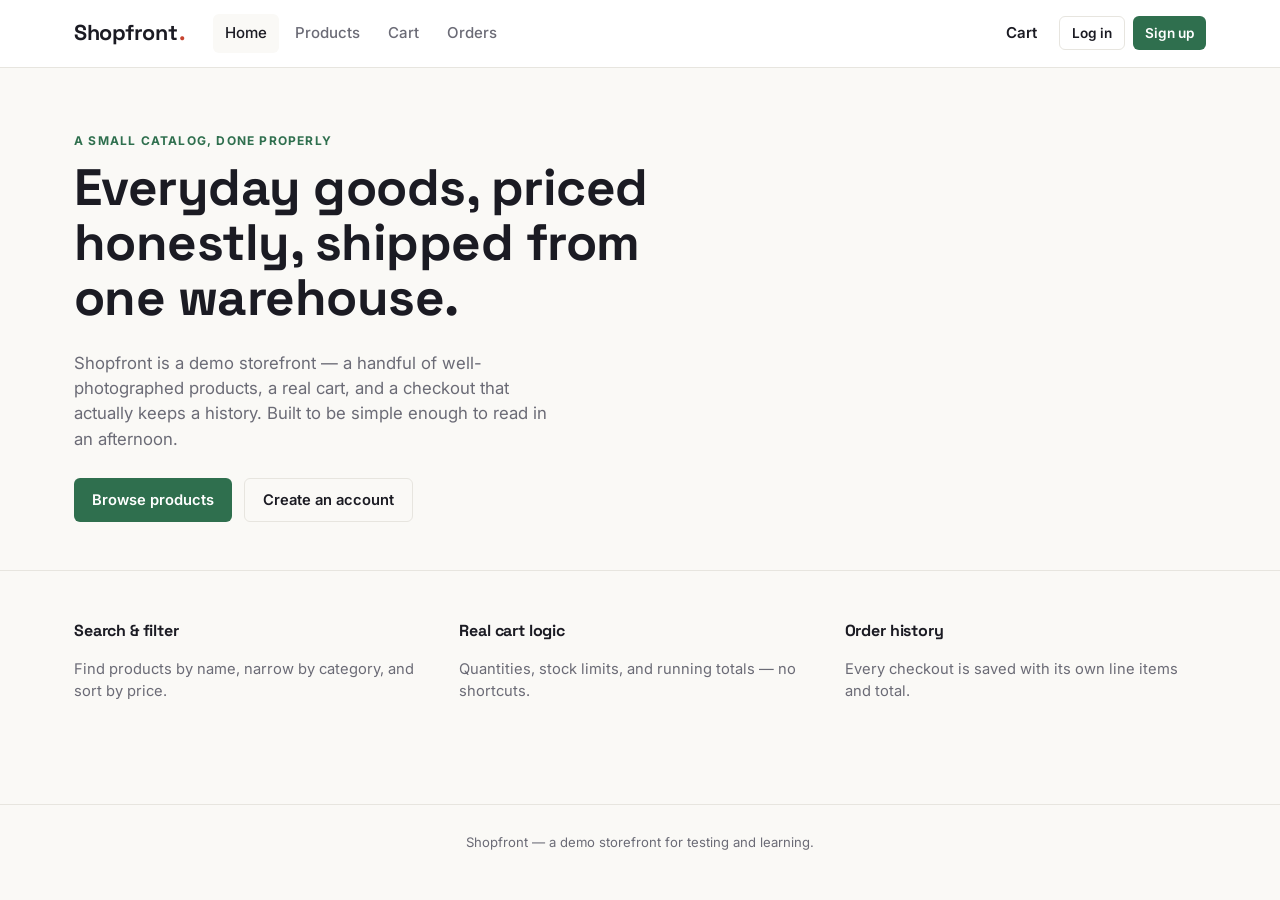
==== frontend/index.html @ e7ca5d69 "Initial commit: Shopfront full-stack app with Docker and Kubernetes" ====
<!DOCTYPE html>
<html lang="en">
<head>
  <meta charset="UTF-8" />
  <meta name="viewport" content="width=device-width, initial-scale=1.0" />
  <title>Shopfront — Everyday goods, sorted</title>
  <link rel="preconnect" href="https://fonts.googleapis.com">
  <link href="https://fonts.googleapis.com/css2?family=Space+Grotesk:wght@500;700&family=Inter:wght@400;500;600;700&display=swap" rel="stylesheet">
  <link rel="stylesheet" href="css/style.css" />
</head>
<body>

  <nav class="navbar">
    <div class="navbar-inner">
      <a class="navbar-logo" href="index.html">Shopfront<span class="dot">.</span></a>
      <div class="navbar-links">
        <a href="index.html">Home</a>
        <a href="products.html">Products</a>
        <a href="cart.html">Cart</a>
        <a href="orders.html">Orders</a>
      </div>
      <div class="navbar-right">
        <a class="cart-link" href="cart.html">
          Cart
          <span class="cart-badge" id="cart-count-badge" style="display:none;">0</span>
        </a>
        <div id="navbar-user-slot" style="display:flex; gap:8px;"></div>
      </div>
    </div>
  </nav>

  <header class="hero">
    <div class="container">
      <div class="eyebrow">A small catalog, done properly</div>
      <h1>Everyday goods, priced honestly, shipped from one warehouse.</h1>
      <p>Shopfront is a demo storefront — a handful of well-photographed products, a real cart, and a checkout that actually keeps a history. Built to be simple enough to read in an afternoon.</p>
      <div class="hero-actions">
        <a class="btn btn-primary" href="products.html">Browse products</a>
        <a class="btn btn-outline" href="register.html">Create an account</a>
      </div>
    </div>
  </header>

  <section class="container" style="padding: 48px 24px;">
    <div style="display:grid; grid-template-columns: repeat(auto-fit, minmax(220px,1fr)); gap: 24px;">
      <div>
        <h3 style="font-size:1rem;">Search &amp; filter</h3>
        <p style="color:var(--color-muted); font-size:0.92rem;">Find products by name, narrow by category, and sort by price.</p>
      </div>
      <div>
        <h3 style="font-size:1rem;">Real cart logic</h3>
        <p style="color:var(--color-muted); font-size:0.92rem;">Quantities, stock limits, and running totals — no shortcuts.</p>
      </div>
      <div>
        <h3 style="font-size:1rem;">Order history</h3>
        <p style="color:var(--color-muted); font-size:0.92rem;">Every checkout is saved with its own line items and total.</p>
      </div>
    </div>
  </section>

  <footer class="footer">Shopfront — a demo storefront for testing and learning.</footer>

  <script src="js/config.js"></script>
  <script src="js/api.js"></script>
  <script src="js/main.js"></script>
  <script>
    document.addEventListener("DOMContentLoaded", initPage);
  </script>
</body>
</html>
---- frontend/css/style.css ----
/* =========================================================================
   style.css
   Design tokens: warm paper background, deep ink text, forest-green
   primary (in-stock / confirm actions), a berry-red accent for cart/alerts.
   Signature element: prices are rendered as a small perforated "ticket
   stub" — a nod to physical price tags — used consistently for product
   prices and order totals.
   ========================================================================= */

:root {
  /* Color tokens */
  --color-bg: #FAF9F6;
  --color-surface: #FFFFFF;
  --color-ink: #1B1B23;
  --color-muted: #6B6B76;
  --color-border: #E7E5DF;
  --color-primary: #2F6F4E;      /* forest green: confirm / in-stock */
  --color-primary-dark: #234F38;
  --color-accent: #C6432F;       /* berry red: cart / alerts / sale */
  --color-accent-dark: #9B3423;
  --color-warning-bg: #FFF4E5;
  --color-warning-text: #8A5A00;

  /* Type tokens */
  --font-display: 'Space Grotesk', 'Segoe UI', sans-serif;
  --font-body: 'Inter', 'Segoe UI', sans-serif;

  /* Layout tokens */
  --radius-sm: 6px;
  --radius-md: 10px;
  --radius-lg: 16px;
  --shadow-card: 0 1px 2px rgba(27,27,35,0.04), 0 4px 14px rgba(27,27,35,0.06);
  --shadow-hover: 0 6px 20px rgba(27,27,35,0.10);
  --max-width: 1180px;
}

* { box-sizing: border-box; }

html, body {
  margin: 0;
  padding: 0;
  background: var(--color-bg);
  color: var(--color-ink);
  font-family: var(--font-body);
  font-size: 16px;
  line-height: 1.5;
  -webkit-font-smoothing: antialiased;
}

h1, h2, h3, h4 {
  font-family: var(--font-display);
  font-weight: 700;
  letter-spacing: -0.01em;
  margin: 0 0 0.5em 0;
}

a { color: inherit; text-decoration: none; }
img { max-width: 100%; display: block; }
button { font-family: var(--font-body); cursor: pointer; }

.container {
  max-width: var(--max-width);
  margin: 0 auto;
  padding: 0 24px;
}

/* ---------------------------------------------------------------------
   Navigation bar
   --------------------------------------------------------------------- */
.navbar {
  position: sticky;
  top: 0;
  z-index: 50;
  background: var(--color-surface);
  border-bottom: 1px solid var(--color-border);
}

.navbar-inner {
  max-width: var(--max-width);
  margin: 0 auto;
  padding: 14px 24px;
  display: flex;
  align-items: center;
  gap: 28px;
}

.navbar-logo {
  font-family: var(--font-display);
  font-weight: 700;
  font-size: 1.35rem;
  letter-spacing: -0.02em;
  display: flex;
  align-items: baseline;
  gap: 2px;
}
.navbar-logo .dot { color: var(--color-accent); }

.navbar-links {
  display: flex;
  gap: 4px;
  flex: 1;
}

.navbar-links a {
  padding: 8px 12px;
  border-radius: var(--radius-sm);
  font-size: 0.94rem;
  color: var(--color-muted);
  font-weight: 500;
  transition: background 0.15s, color 0.15s;
}
.navbar-links a:hover,
.navbar-links a.active {
  background: var(--color-bg);
  color: var(--color-ink);
}

.navbar-right {
  display: flex;
  align-items: center;
  gap: 10px;
}

.cart-link {
  position: relative;
  display: inline-flex;
  align-items: center;
  gap: 6px;
  padding: 8px 12px;
  border-radius: var(--radius-sm);
  font-weight: 600;
  font-size: 0.94rem;
}
.cart-link:hover { background: var(--color-bg); }

.cart-badge {
  position: absolute;
  top: -4px;
  right: -4px;
  background: var(--color-accent);
  color: white;
  font-size: 0.68rem;
  font-weight: 700;
  min-width: 18px;
  height: 18px;
  border-radius: 999px;
  display: flex;
  align-items: center;
  justify-content: center;
  padding: 0 4px;
}

.navbar-user {
  font-size: 0.9rem;
  color: var(--color-muted);
}

/* ---------------------------------------------------------------------
   Buttons
   --------------------------------------------------------------------- */
.btn {
  display: inline-flex;
  align-items: center;
  justify-content: center;
  gap: 6px;
  border: none;
  border-radius: var(--radius-sm);
  padding: 10px 18px;
  font-size: 0.92rem;
  font-weight: 600;
  transition: transform 0.08s ease, box-shadow 0.15s ease, background 0.15s;
}
.btn:active { transform: scale(0.98); }

.btn-primary {
  background: var(--color-primary);
  color: white;
}
.btn-primary:hover { background: var(--color-primary-dark); }
.btn-primary:disabled { background: #B7C9BF; cursor: not-allowed; }

.btn-accent {
  background: var(--color-accent);
  color: white;
}
.btn-accent:hover { background: var(--color-accent-dark); }

.btn-outline {
  background: transparent;
  border: 1.5px solid var(--color-border);
  color: var(--color-ink);
}
.btn-outline:hover { border-color: var(--color-ink); }

.btn-ghost {
  background: transparent;
  color: var(--color-accent);
  padding: 6px 8px;
}
.btn-ghost:hover { text-decoration: underline; }

.btn-block { width: 100%; }
.btn-sm { padding: 6px 12px; font-size: 0.85rem; }

/* ---------------------------------------------------------------------
   Page header
   --------------------------------------------------------------------- */
.page-header {
  padding: 40px 0 24px;
}
.page-header .eyebrow {
  text-transform: uppercase;
  letter-spacing: 0.08em;
  font-size: 0.75rem;
  font-weight: 700;
  color: var(--color-primary);
  margin-bottom: 6px;
}
.page-header p.subtitle {
  color: var(--color-muted);
  max-width: 560px;
}

/* ---------------------------------------------------------------------
   Ticket-stub price (signature element)
   --------------------------------------------------------------------- */
.price-ticket {
  display: inline-flex;
  align-items: center;
  position: relative;
  background: var(--color-ink);
  color: white;
  font-family: var(--font-display);
  font-weight: 700;
  font-size: 1rem;
  padding: 5px 12px 5px 14px;
  border-radius: 3px 8px 8px 3px;
}
.price-ticket::before {
  content: "";
  position: absolute;
  left: -4px;
  top: 50%;
  transform: translateY(-50%);
  width: 8px;
  height: 8px;
  border-radius: 50%;
  background: var(--color-bg);
  border: 1.5px solid var(--color-ink);
}
.price-ticket.lg { font-size: 1.3rem; padding: 8px 16px 8px 18px; }

/* ---------------------------------------------------------------------
   Product grid + cards
   --------------------------------------------------------------------- */
.toolbar {
  display: flex;
  flex-wrap: wrap;
  gap: 12px;
  align-items: center;
  margin-bottom: 24px;
  padding: 14px 16px;
  background: var(--color-surface);
  border: 1px solid var(--color-border);
  border-radius: var(--radius-md);
}

.toolbar input[type="text"],
.toolbar select,
.form-input,
.form-textarea,
.form-select {
  font-family: var(--font-body);
  font-size: 0.92rem;
  padding: 9px 12px;
  border: 1.5px solid var(--color-border);
  border-radius: var(--radius-sm);
  background: var(--color-surface);
  color: var(--color-ink);
}
.toolbar input[type="text"] { flex: 1; min-width: 180px; }
.toolbar input:focus, .toolbar select:focus,
.form-input:focus, .form-textarea:focus, .form-select:focus {
  outline: 2px solid var(--color-primary);
  outline-offset: 1px;
}

.product-grid {
  display: grid;
  grid-template-columns: repeat(auto-fill, minmax(230px, 1fr));
  gap: 20px;
  padding-bottom: 48px;
}

.product-card {
  background: var(--color-surface);
  border: 1px solid var(--color-border);
  border-radius: var(--radius-lg);
  overflow: hidden;
  display: flex;
  flex-direction: column;
  box-shadow: var(--shadow-card);
  transition: box-shadow 0.15s ease, transform 0.15s ease;
}
.product-card:hover {
  box-shadow: var(--shadow-hover);
  transform: translateY(-2px);
}

.product-card .thumb {
  aspect-ratio: 1 / 1;
  width: 100%;
  background: var(--color-bg);
  overflow: hidden;
}
.product-card .thumb img {
  width: 100%;
  height: 100%;
  object-fit: cover;
}

.product-card .body {
  padding: 14px 16px 16px;
  display: flex;
  flex-direction: column;
  gap: 8px;
  flex: 1;
}

.product-card .category {
  text-transform: uppercase;
  font-size: 0.68rem;
  font-weight: 700;
  letter-spacing: 0.06em;
  color: var(--color-muted);
}

.product-card h3 { font-size: 1.02rem; margin: 0; }

.product-card .desc {
  font-size: 0.85rem;
  color: var(--color-muted);
  flex: 1;
  display: -webkit-box;
  -webkit-line-clamp: 2;
  -webkit-box-orient: vertical;
  overflow: hidden;
}

.product-card .footer-row {
  display: flex;
  align-items: center;
  justify-content: space-between;
  margin-top: 4px;
}

.stock-pill {
  font-size: 0.72rem;
  font-weight: 600;
  padding: 3px 8px;
  border-radius: 999px;
}
.stock-pill.in { background: #E4F1E9; color: var(--color-primary-dark); }
.stock-pill.out { background: #F5E4E1; color: var(--color-accent-dark); }

/* ---------------------------------------------------------------------
   Forms / Auth pages
   --------------------------------------------------------------------- */
.auth-wrap {
  max-width: 400px;
  margin: 64px auto;
  background: var(--color-surface);
  border: 1px solid var(--color-border);
  border-radius: var(--radius-lg);
  padding: 32px;
  box-shadow: var(--shadow-card);
}
.auth-wrap h2 { margin-bottom: 6px; }
.auth-wrap p.hint { color: var(--color-muted); font-size: 0.88rem; margin-bottom: 24px; }

.form-group { margin-bottom: 16px; }
.form-group label {
  display: block;
  font-size: 0.85rem;
  font-weight: 600;
  margin-bottom: 6px;
}
.form-input, .form-select, .form-textarea { width: 100%; }
.form-textarea { resize: vertical; min-height: 80px; }

.form-footer-link {
  text-align: center;
  margin-top: 18px;
  font-size: 0.88rem;
  color: var(--color-muted);
}
.form-footer-link a { color: var(--color-primary); font-weight: 600; }

/* ---------------------------------------------------------------------
   Alerts / toasts / loading
   --------------------------------------------------------------------- */
.alert {
  padding: 12px 14px;
  border-radius: var(--radius-sm);
  font-size: 0.9rem;
  margin-bottom: 16px;
  display: none;
}
.alert.show { display: block; }
.alert-error { background: #FBEAE7; color: var(--color-accent-dark); border: 1px solid #F0C7BF; }
.alert-success { background: #E4F1E9; color: var(--color-primary-dark); border: 1px solid #BFDCCB; }
.alert-warning { background: var(--color-warning-bg); color: var(--color-warning-text); border: 1px solid #F0DDB0; }

#toast-container {
  position: fixed;
  bottom: 20px;
  right: 20px;
  z-index: 999;
  display: flex;
  flex-direction: column;
  gap: 8px;
}
.toast {
  padding: 12px 18px;
  border-radius: var(--radius-sm);
  color: white;
  font-size: 0.9rem;
  font-weight: 500;
  box-shadow: var(--shadow-hover);
  animation: toast-in 0.2s ease;
  min-width: 220px;
}
.toast.success { background: var(--color-primary); }
.toast.error { background: var(--color-accent); }
@keyframes toast-in {
  from { opacity: 0; transform: translateY(8px); }
  to { opacity: 1; transform: translateY(0); }
}

.spinner {
  width: 28px;
  height: 28px;
  border: 3px solid var(--color-border);
  border-top-color: var(--color-primary);
  border-radius: 50%;
  animation: spin 0.7s linear infinite;
  margin: 40px auto;
}
@keyframes spin { to { transform: rotate(360deg); } }

.loading-row { display: flex; justify-content: center; padding: 40px 0; }

.empty-state {
  text-align: center;
  padding: 60px 20px;
  color: var(--color-muted);
}
.empty-state h3 { color: var(--color-ink); }

/* ---------------------------------------------------------------------
   Cart page
   --------------------------------------------------------------------- */
.cart-layout {
  display: grid;
  grid-template-columns: 1fr 300px;
  gap: 28px;
  align-items: start;
  padding-bottom: 48px;
}
@media (max-width: 760px) {
  .cart-layout { grid-template-columns: 1fr; }
}

.cart-item {
  display: flex;
  gap: 14px;
  align-items: center;
  background: var(--color-surface);
  border: 1px solid var(--color-border);
  border-radius: var(--radius-md);
  padding: 12px;
  margin-bottom: 12px;
}
.cart-item .thumb {
  width: 68px;
  height: 68px;
  border-radius: var(--radius-sm);
  overflow: hidden;
  flex-shrink: 0;
  background: var(--color-bg);
}
.cart-item .thumb img { width: 100%; height: 100%; object-fit: cover; }
.cart-item .info { flex: 1; min-width: 0; }
.cart-item .info h4 { margin: 0 0 2px; font-size: 0.98rem; }
.cart-item .info .cat { font-size: 0.78rem; color: var(--color-muted); }

.qty-control {
  display: flex;
  align-items: center;
  gap: 8px;
  border: 1px solid var(--color-border);
  border-radius: var(--radius-sm);
  padding: 2px;
}
.qty-control button {
  width: 26px;
  height: 26px;
  border: none;
  background: var(--color-bg);
  border-radius: 4px;
  font-weight: 700;
  font-size: 1rem;
  line-height: 1;
}
.qty-control span { min-width: 20px; text-align: center; font-weight: 600; font-size: 0.9rem; }

.summary-card {
  background: var(--color-surface);
  border: 1px solid var(--color-border);
  border-radius: var(--radius-md);
  padding: 20px;
  position: sticky;
  top: 84px;
}
.summary-row {
  display: flex;
  justify-content: space-between;
  margin-bottom: 10px;
  font-size: 0.92rem;
  color: var(--color-muted);
}
.summary-row.total {
  color: var(--color-ink);
  font-weight: 700;
  font-size: 1.05rem;
  border-top: 1px dashed var(--color-border);
  padding-top: 12px;
  margin-top: 12px;
}

/* ---------------------------------------------------------------------
   Orders
   --------------------------------------------------------------------- */
.order-card {
  background: var(--color-surface);
  border: 1px solid var(--color-border);
  border-radius: var(--radius-md);
  padding: 18px 20px;
  margin-bottom: 16px;
}
.order-card .order-head {
  display: flex;
  justify-content: space-between;
  align-items: center;
  margin-bottom: 12px;
  padding-bottom: 12px;
  border-bottom: 1px solid var(--color-border);
}
.order-card .order-head .oid { font-weight: 700; }
.order-card .order-head .odate { font-size: 0.82rem; color: var(--color-muted); }
.order-line {
  display: flex;
  justify-content: space-between;
  font-size: 0.9rem;
  padding: 4px 0;
  color: var(--color-muted);
}
.order-line span:first-child { color: var(--color-ink); }

/* ---------------------------------------------------------------------
   Admin section (on products page for admins)
   --------------------------------------------------------------------- */
.admin-panel {
  background: var(--color-surface);
  border: 1px dashed var(--color-primary);
  border-radius: var(--radius-md);
  padding: 18px 20px;
  margin-bottom: 24px;
}
.admin-panel h4 { margin-bottom: 12px; }
.admin-form-grid {
  display: grid;
  grid-template-columns: repeat(auto-fit, minmax(140px, 1fr));
  gap: 10px;
  align-items: end;
}
.admin-table {
  width: 100%;
  border-collapse: collapse;
  font-size: 0.88rem;
}
.admin-table th, .admin-table td {
  text-align: left;
  padding: 8px 10px;
  border-bottom: 1px solid var(--color-border);
}
.admin-table th { color: var(--color-muted); font-weight: 600; font-size: 0.78rem; text-transform: uppercase; }
.admin-table input { width: 70px; padding: 4px 6px; border: 1px solid var(--color-border); border-radius: 4px; }

/* ---------------------------------------------------------------------
   Hero (home page)
   --------------------------------------------------------------------- */
.hero {
  padding: 64px 0 48px;
  border-bottom: 1px solid var(--color-border);
}
.hero .eyebrow {
  text-transform: uppercase;
  letter-spacing: 0.1em;
  font-size: 0.75rem;
  font-weight: 700;
  color: var(--color-primary);
  margin-bottom: 10px;
}
.hero h1 {
  font-size: clamp(2rem, 4.5vw, 3.2rem);
  max-width: 640px;
  line-height: 1.08;
}
.hero p {
  color: var(--color-muted);
  max-width: 480px;
  margin: 14px 0 26px;
  font-size: 1.05rem;
}
.hero-actions { display: flex; gap: 12px; }

.footer {
  padding: 28px 0;
  text-align: center;
  color: var(--color-muted);
  font-size: 0.82rem;
  border-top: 1px solid var(--color-border);
  margin-top: 40px;
}

@media (max-width: 640px) {
  .navbar-inner { flex-wrap: wrap; gap: 10px; }
  .navbar-links { order: 3; width: 100%; overflow-x: auto; }
}
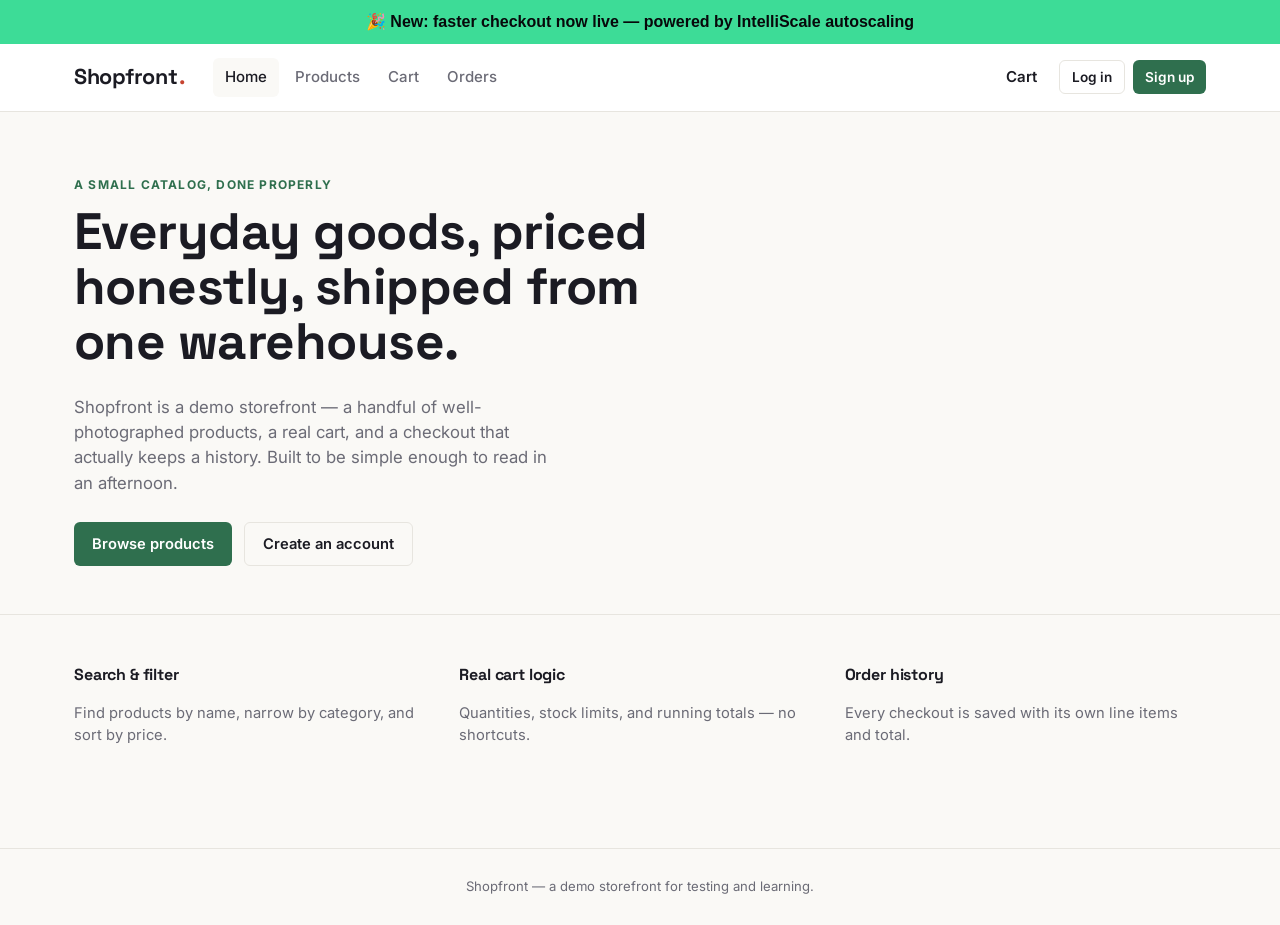
==== commit 05ae8a97: "feat: add homepage announcement banner" ====
--- a/frontend/index.html
+++ b/frontend/index.html
@@ -9,6 +9,9 @@
   <link rel="stylesheet" href="css/style.css" />
 </head>
 <body>
+  <div style="background:#3DDC97;color:#07080A;text-align:center;padding:10px;font-family:sans-serif;font-weight:600;">
+  🎉 New: faster checkout now live — powered by IntelliScale autoscaling
+  </div>
 
   <nav class="navbar">
     <div class="navbar-inner">
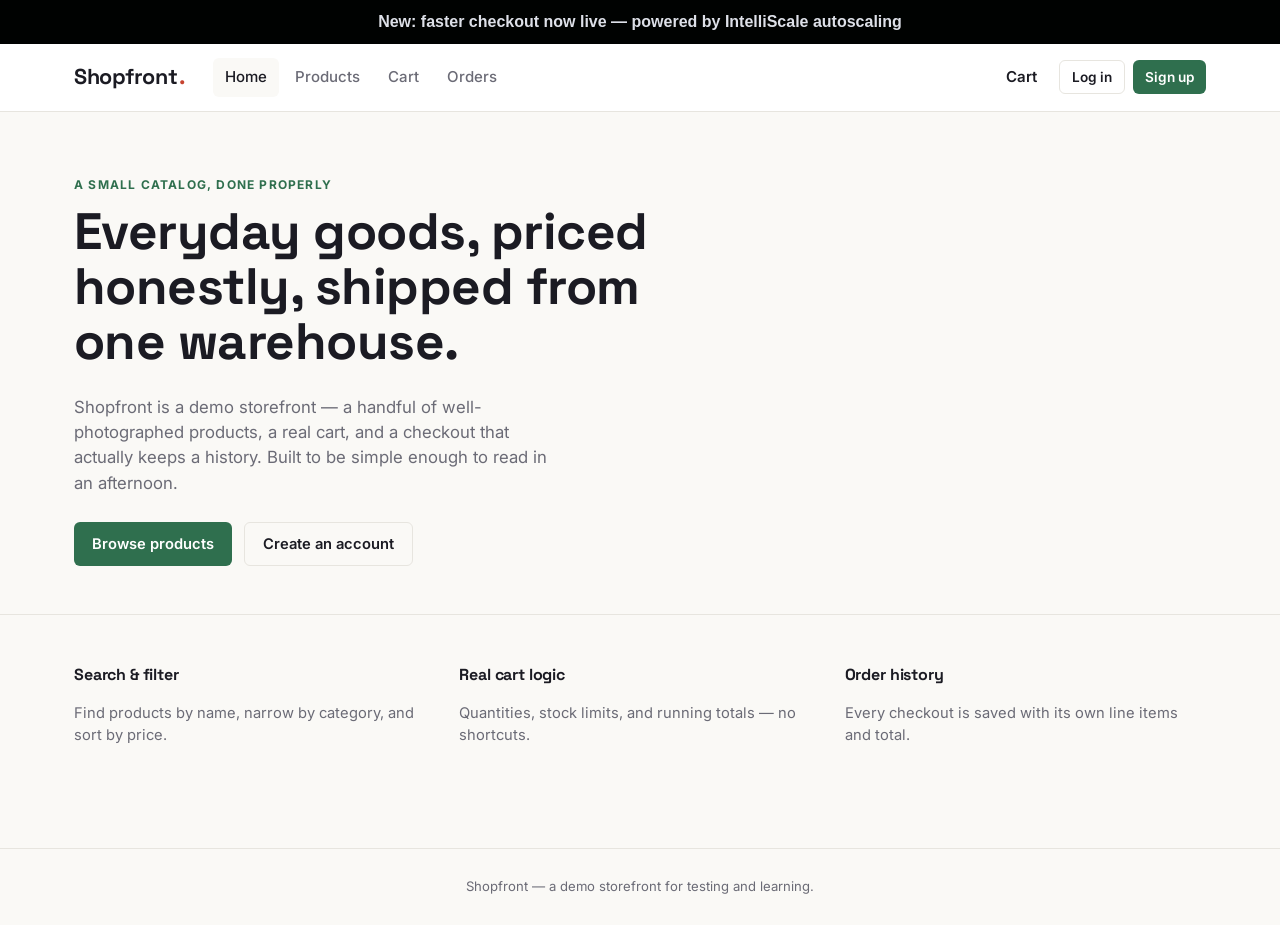
==== commit eb281fe2: "Changed colors" ====
--- a/frontend/index.html
+++ b/frontend/index.html
@@ -9,8 +9,8 @@
   <link rel="stylesheet" href="css/style.css" />
 </head>
 <body>
-  <div style="background:#3DDC97;color:#07080A;text-align:center;padding:10px;font-family:sans-serif;font-weight:600;">
-  🎉 New: faster checkout now live — powered by IntelliScale autoscaling
+  <div style="background:#000201;color:#dde0e8;text-align:center;padding:10px;font-family:sans-serif;font-weight:600;">
+   New: faster checkout now live — powered by IntelliScale autoscaling
   </div>
 
   <nav class="navbar">
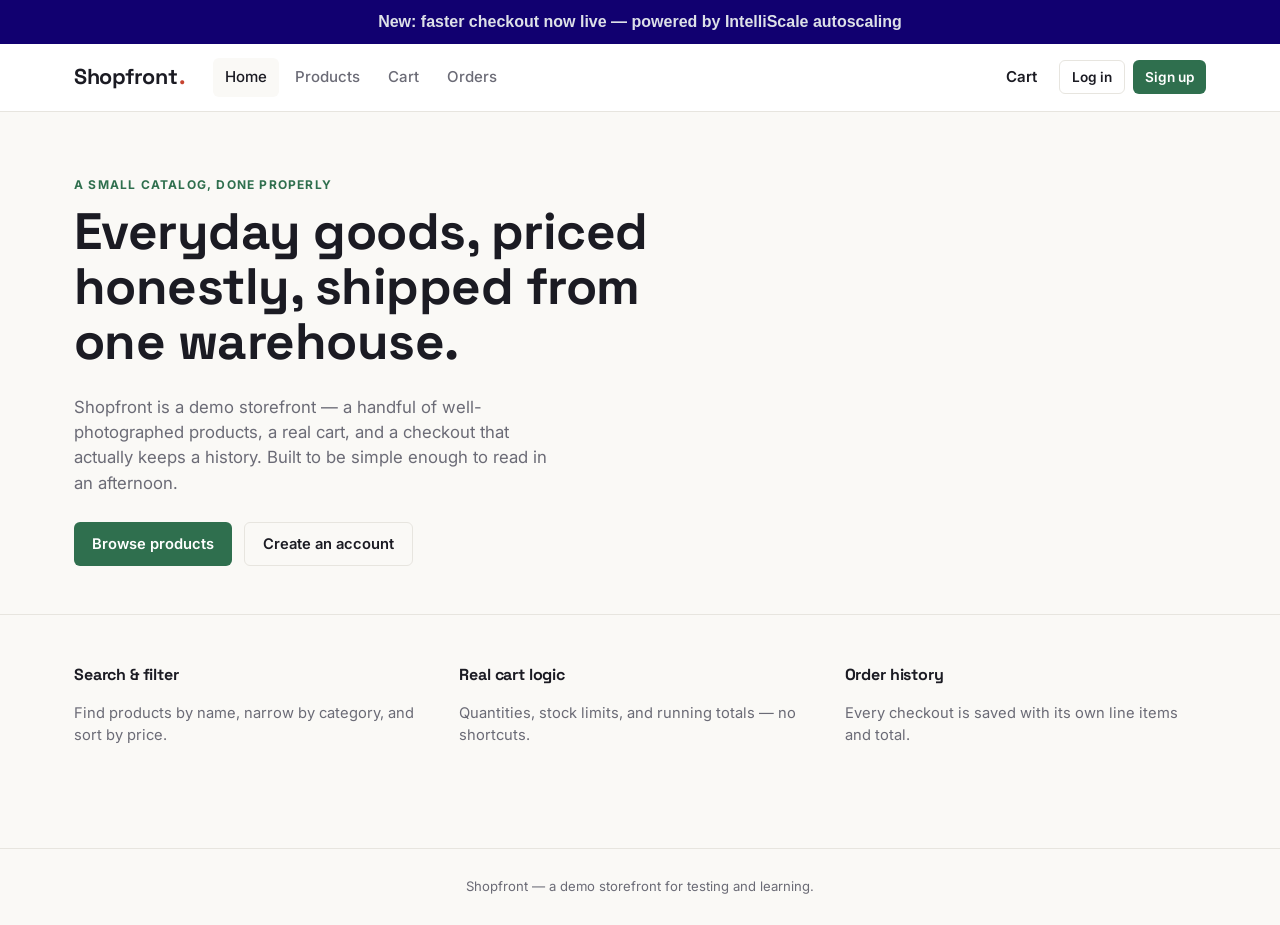
==== commit 7a884c5a: "Changed to blue color" ====
--- a/frontend/index.html
+++ b/frontend/index.html
@@ -9,7 +9,7 @@
   <link rel="stylesheet" href="css/style.css" />
 </head>
 <body>
-  <div style="background:#000201;color:#dde0e8;text-align:center;padding:10px;font-family:sans-serif;font-weight:600;">
+  <div style="background:#110070;color:#dde0e8;text-align:center;padding:10px;font-family:sans-serif;font-weight:600;">
    New: faster checkout now live — powered by IntelliScale autoscaling
   </div>
 
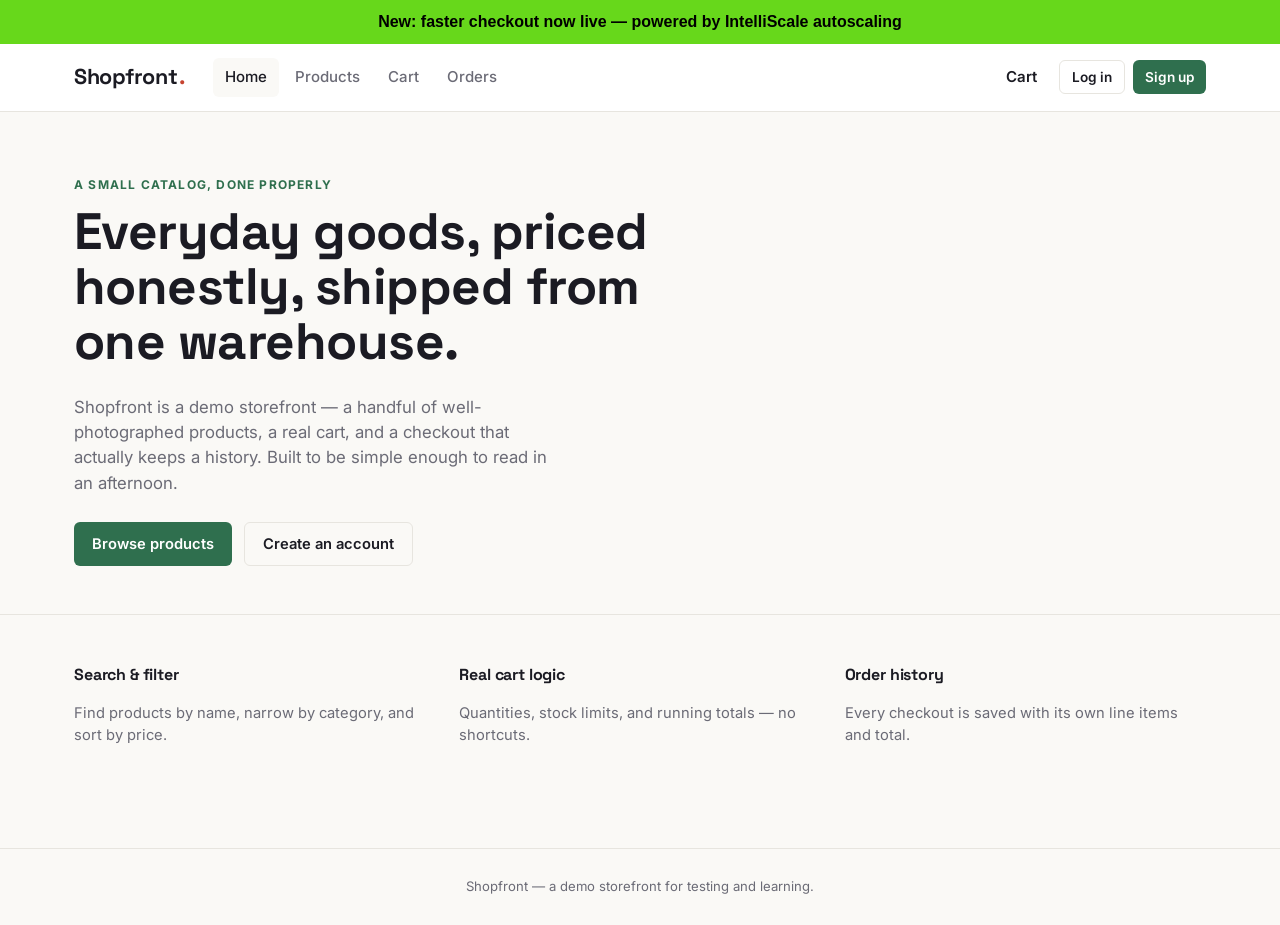
==== commit c669fd8d: "Changed color to green" ====
--- a/frontend/index.html
+++ b/frontend/index.html
@@ -9,7 +9,7 @@
   <link rel="stylesheet" href="css/style.css" />
 </head>
 <body>
-  <div style="background:#110070;color:#dde0e8;text-align:center;padding:10px;font-family:sans-serif;font-weight:600;">
+  <div style="background:rgb(103, 216, 27);color:black;text-align:center;padding:10px;font-family:sans-serif;font-weight:600;">
    New: faster checkout now live — powered by IntelliScale autoscaling
   </div>
 
